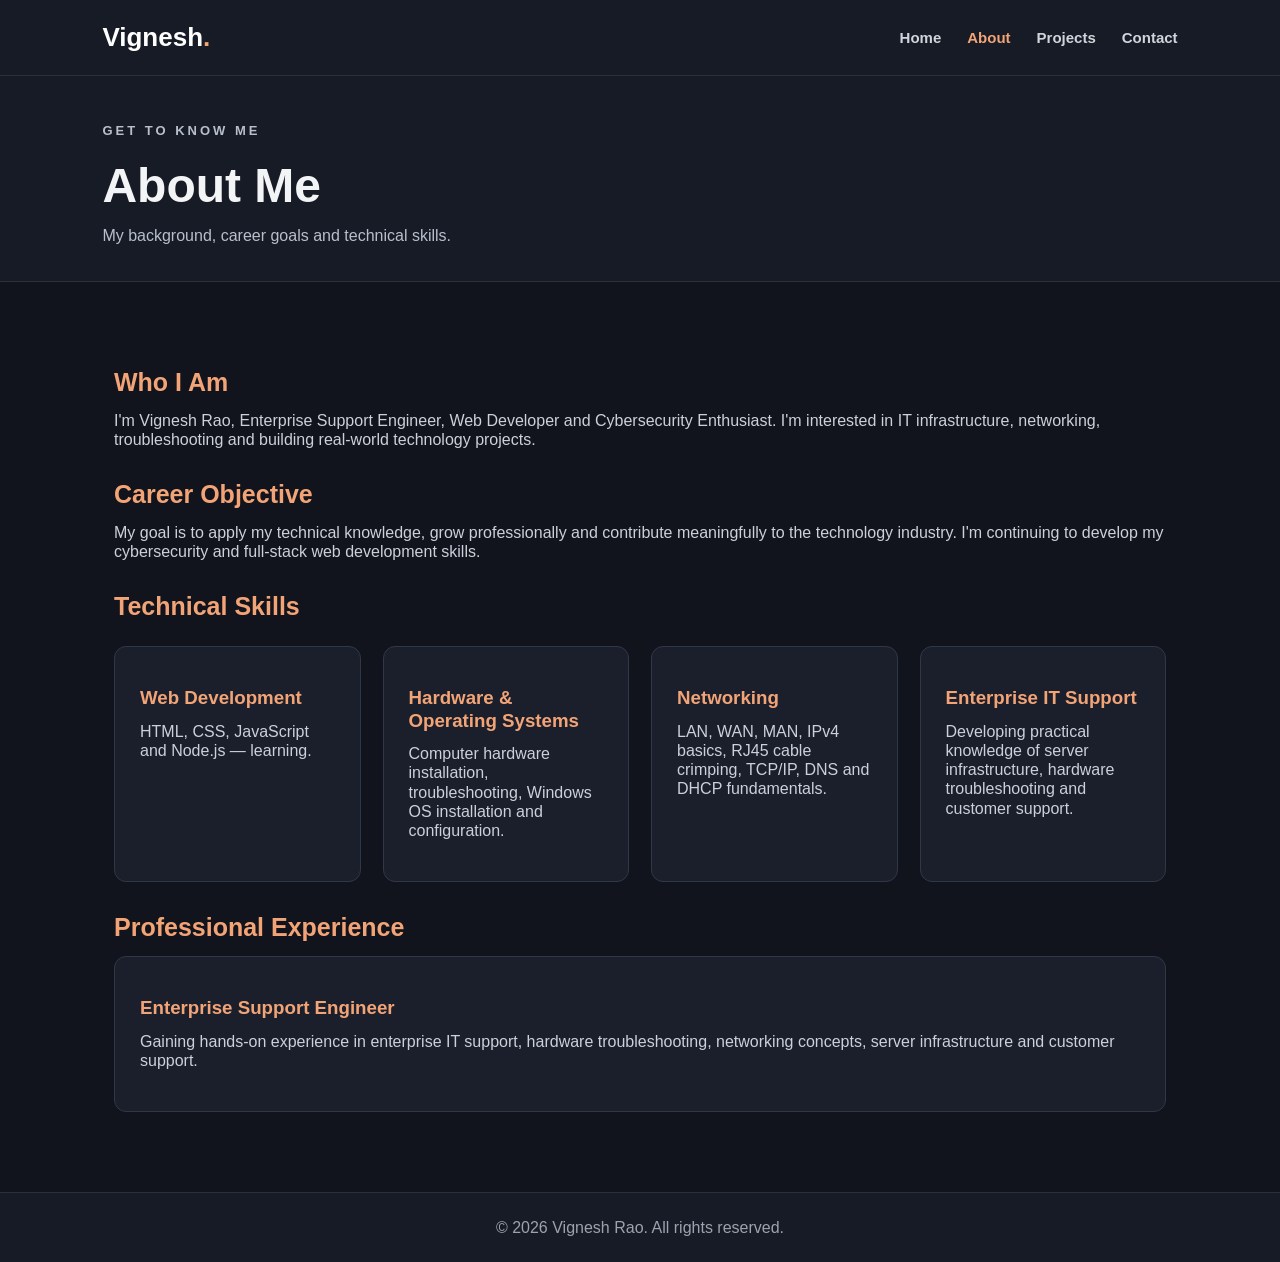
==== about.html @ 72ca4e79 "Update and changes" ====
<!DOCTYPE html>
<html lang="en">
<head>
    <meta charset="UTF-8">
    <meta name="viewport" content="width=device-width, initial-scale=1.0">
    <title>About | Vignesh Rao</title>
    <link rel="stylesheet" href="style.css">
</head>
<body>

    <header class="navbar">
        <a href="index.html" class="logo">Vignesh<span>.</span></a>
        <nav class="nav-links">
            <a href="index.html">Home</a>
            <a href="about.html" class="active">About</a>
            <a href="projects.html">Projects</a>
            <a href="contact.html">Contact</a>
        </nav>
    </header>

    <section class="page-header">
        <p class="eyebrow">GET TO KNOW ME</p>
        <h1>About Me</h1>
        <p>My background, career goals and technical skills.</p>
    </section>

    <main class="content-section">
        <h2>Who I Am</h2>
        <p>
            I'm Vignesh Rao, Enterprise Support Engineer,
            Web Developer and Cybersecurity Enthusiast. I'm interested
            in IT infrastructure, networking, troubleshooting and
            building real-world technology projects.
        </p>

        <h2>Career Objective</h2>
        <p>
            My goal is to apply my technical knowledge, grow
            professionally and contribute meaningfully to the
            technology industry. I'm continuing to develop my
            cybersecurity and full-stack web development skills.
        </p>

        <h2>Technical Skills</h2>

        <div class="card-grid">
            <article class="card">
                <h3>Web Development</h3>
                <p>HTML, CSS, JavaScript and Node.js — learning.</p>
            </article>

            <article class="card">
                <h3>Hardware & Operating Systems</h3>
                <p>Computer hardware installation, troubleshooting,
                Windows OS installation and configuration.</p>
            </article>

            <article class="card">
                <h3>Networking</h3>
                <p>LAN, WAN, MAN, IPv4 basics, RJ45 cable crimping,
                TCP/IP, DNS and DHCP fundamentals.</p>
            </article>

            <article class="card">
                <h3>Enterprise IT Support</h3>
                <p>Developing practical knowledge of server
                infrastructure, hardware troubleshooting and
                customer support.</p>
            </article>
        </div>

        <h2>Professional Experience</h2>
        <article class="card">
            <h3>Enterprise Support Engineer</h3>
            <p>
                Gaining hands-on experience in enterprise IT support,
                hardware troubleshooting, networking concepts,
                server infrastructure and customer support.
            </p>
        </article>
    </main>

    <footer class="footer">
        <p>© 2026 Vignesh Rao. All rights reserved.</p>
    </footer>

</body>
</html>
---- style.css ----
/* ===== Global settings ===== */
* {
    margin: 0;
    padding: 0;
    box-sizing: border-box;
}

html {
    scroll-behavior: smooth;
}

body {
    font-family: "Segoe UI", Arial, sans-serif;
    background: #11141c;
    color: #f3f4f6;
    line-height: 1.2;
}

a {
    color: #f3a477;
    text-decoration: none;
}

a:hover {
    color: #ffc39e;
}

img {
    max-width: 100%;
}

/* ===== Navigation ===== */
.navbar {
    display: flex;
    justify-content: space-between;
    align-items: center;
    flex-wrap: wrap;
    gap: 18px;
    padding: 22px 8%;
    background: #171b25;
    border-bottom: 1px solid #2b303c;
}

.logo {
    color: #ffffff;
    font-size: 26px;
    font-weight: 800;
}

.logo span {
    color: #f3a477;
}

.nav-links {
    display: flex;
    flex-wrap: wrap;
    gap: 26px;
}

.nav-links a {
    color: #d1d5db;
    font-size: 15px;
    font-weight: 600;
}

.nav-links a:hover,
.nav-links a.active {
    color: #f3a477;
}


/* ===== Home hero ===== */
.hero {
    width: 100%;
    min-height: 620px;
    display: flex;
    align-items: center;
    padding: 90px 8%;
    background:
        linear-gradient(
            90deg,
            rgba(12, 16, 27, 0.94),
            rgba(12, 16, 27, 0.48)
        ),
        url("https://images.unsplash.com/photo-1518770660439-4636190af475?auto=format&fit=crop&w=2000&q=85");
    background-size: cover;
    background-position: center;
    background-repeat: no-repeat;
}


.hero-content {
    max-width: 720px;
}

.eyebrow {
    color: #f3a477;
    font-size: 13px;
    font-weight: 800;
    letter-spacing: 3px;
    margin-bottom: 18px;
    text-transform: uppercase;
}

.hero h1 {
    font-size: clamp(38px, 6vw, 66px);
    line-height: 1.15;
    margin-bottom: 24px;
}

.hero h1 span {
    display: block;
    color: #f3a477;
}

.hero-description {
    max-width: 600px;
    color: #d1d5db;
    font-size: 17px;
    margin-bottom: 30px;
}

.button {
    display: inline-block;
    padding: 13px 23px;
    border-radius: 7px;
    background: #e28b61;
    color: #171923;
    font-weight: 800;
    transition: 0.2s;
}

.button:hover {
    background: #ffc39e;
    color: #171923;
    transform: translateY(-2px);
}

/* ===== Page headings and content ===== */
.page-header {
    padding: 35px 8% 35px;
    background: #171b25;
    border-bottom: 1px solid #2b303c;
}

.page-header h1 {
    font-size: clamp(34px, 5vw, 48px);
    line-height: 1.2;
}

.page-header p {
    color: #b8bfcc;
    margin-top: 12px;
}

.content-section {
    max-width: 1100px;
    margin: auto;
    padding: 55px 24px 80px;
}

.content-section h2 {
    color: #f3a477;
    font-size: 25px;
    margin: 30px 0 14px;
}

.content-section h3 {
    color: #ffffff;
    margin: 15px 0 8px;
}

.content-section p {
    color: #cbd0da;
    margin-bottom: 16px;
}

.content-section ul {
    padding-left: 24px;
    color: #cbd0da;
}

.content-section li {
    margin-bottom: 8px;
}

/* ===== Cards ===== */
.card-grid {
    display: grid;
    grid-template-columns: repeat(auto-fit, minmax(240px, 1fr));
    gap: 22px;
    margin-top: 25px;
}

.card {
    background: #1a1f2b;
    border: 1px solid #303746;
    border-radius: 12px;
    padding: 25px;
    transition: 0.2s;
}

.card:hover {
    transform: translateY(-4px);
    border-color: #e28b61;
}

.card h3 {
    color: #f3a477;
    margin-bottom: 12px;
}

.card p {
    color: #cbd0da;
}

/* ===== Contact links ===== */
.contact-list {
    display: grid;
    gap: 16px;
    margin-top: 24px;
}

.contact-item {
    display: block;
    background: #1a1f2b;
    border: 1px solid #303746;
    border-radius: 10px;
    padding: 18px 22px;
    overflow-wrap: anywhere;
}

.contact-item strong {
    display: block;
    color: #ffffff;
    margin-bottom: 4px;
}

/* ===== Footer ===== */
.footer {
    text-align: center;
    padding: 25px;
    color: #9ca3af;
    background: #171b25;
    border-top: 1px solid #2b303c;
}

/* ===== Mobile layout ===== */
@media (max-width: 650px) {
    .navbar {
        padding: 20px 6%;
    }

    .nav-links {
        gap: 15px;
    }

    .hero {
        min-height: 540px;
        padding: 65px 6%;
    }

    .hero-description {
        font-size: 15px;
    }

    .content-section {
        padding: 40px 6% 60px;
    }
}
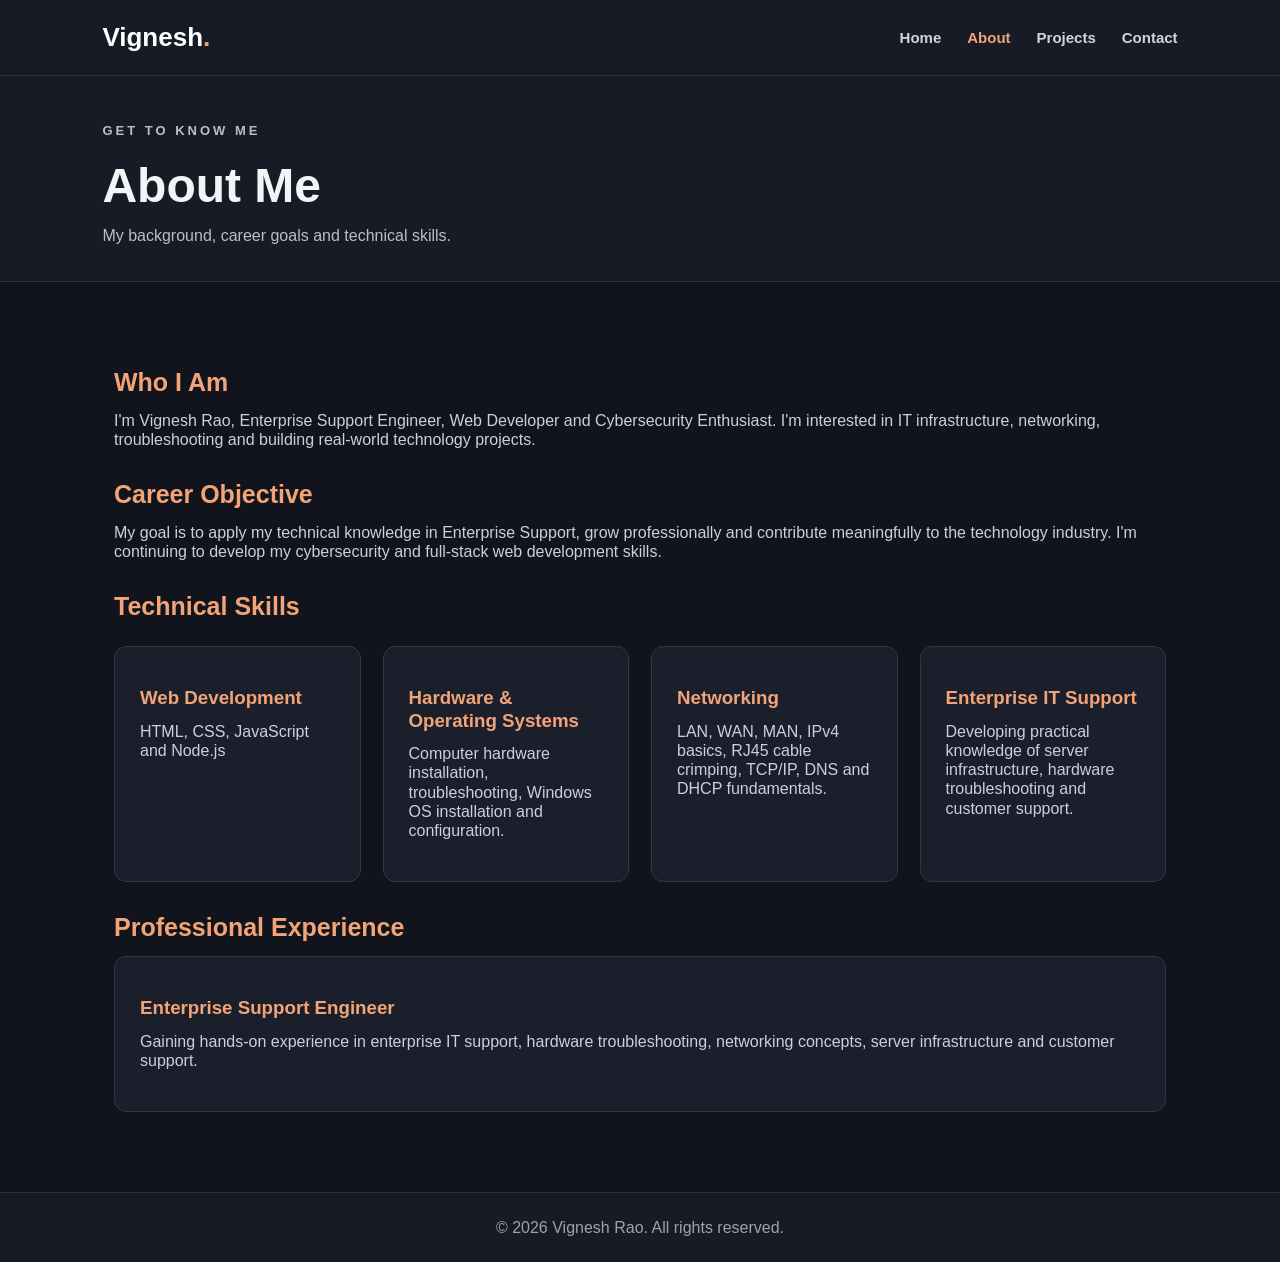
==== commit b6e5b7a1: "Refine content in about.html Updated career objective and technical skills section for clarity." ====
--- a/about.html
+++ b/about.html
@@ -36,7 +36,7 @@
 
         <h2>Career Objective</h2>
         <p>
-            My goal is to apply my technical knowledge, grow
+            My goal is to apply my technical knowledge in Enterprise Support, grow
             professionally and contribute meaningfully to the
             technology industry. I'm continuing to develop my
             cybersecurity and full-stack web development skills.
@@ -47,7 +47,7 @@
         <div class="card-grid">
             <article class="card">
                 <h3>Web Development</h3>
-                <p>HTML, CSS, JavaScript and Node.js — learning.</p>
+                <p>HTML, CSS, JavaScript and Node.js</p>
             </article>
 
             <article class="card">
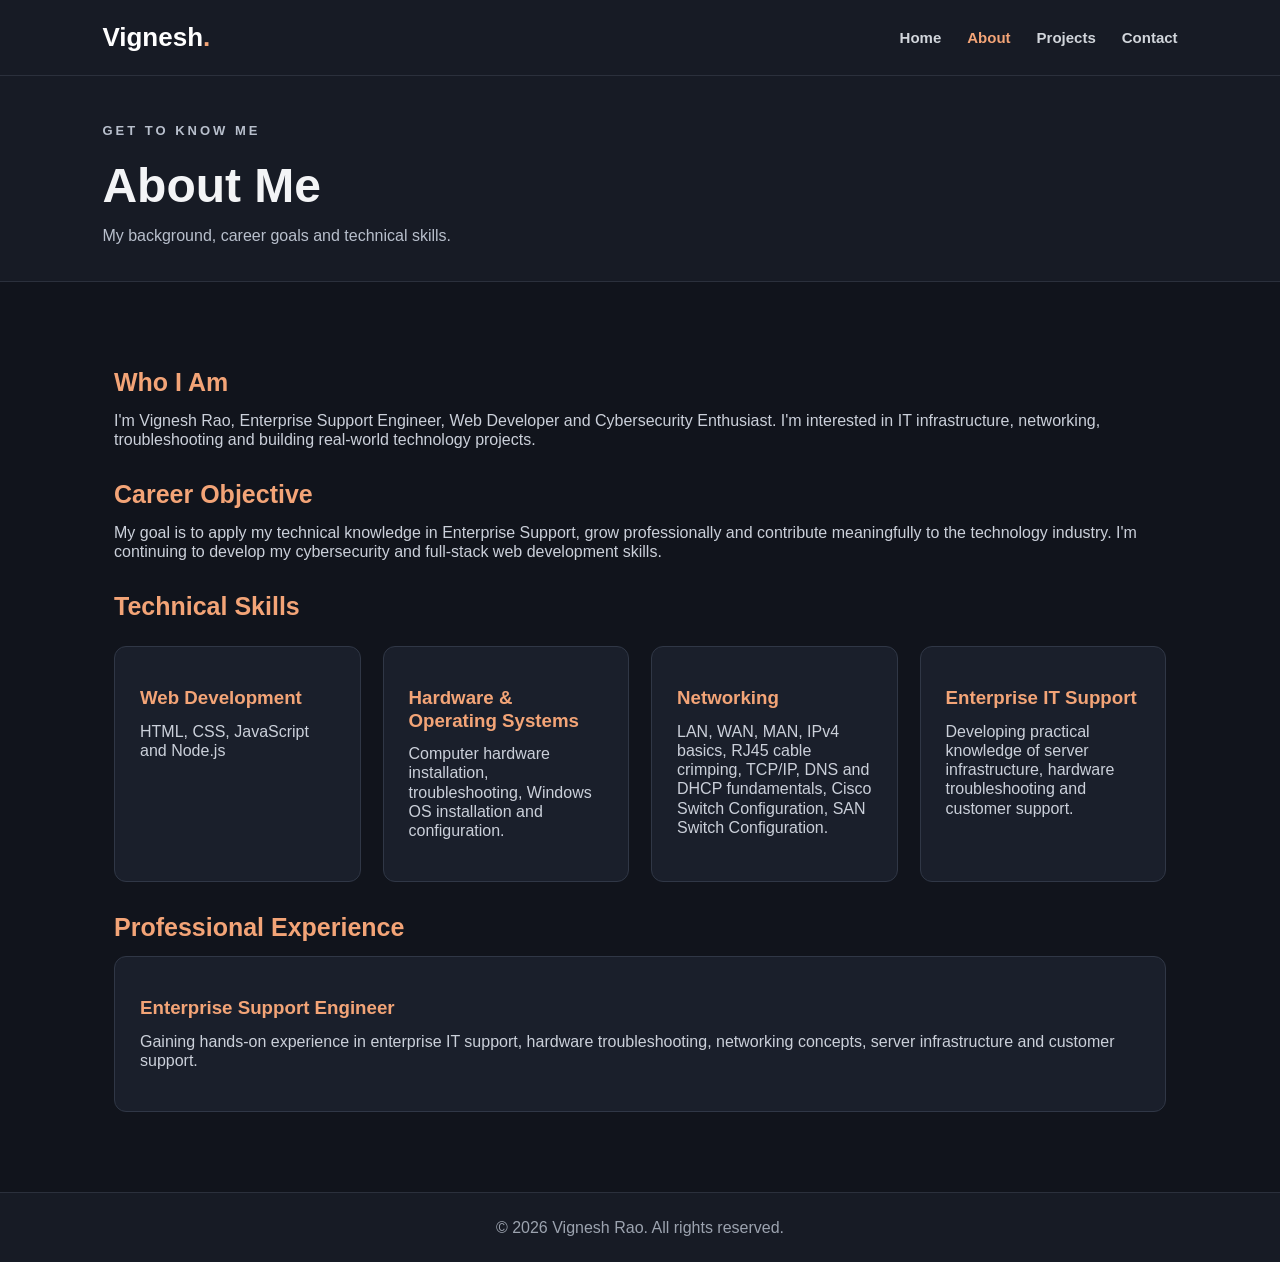
==== commit 06bdbfa4: "Update technical skills in about.html Added Cisco Switch Configuration and SAN Switch Configuration " ====
--- a/about.html
+++ b/about.html
@@ -59,7 +59,7 @@
             <article class="card">
                 <h3>Networking</h3>
                 <p>LAN, WAN, MAN, IPv4 basics, RJ45 cable crimping,
-                TCP/IP, DNS and DHCP fundamentals.</p>
+                TCP/IP, DNS and DHCP fundamentals, Cisco Switch Configuration, SAN Switch Configuration.</p>
             </article>
 
             <article class="card">
